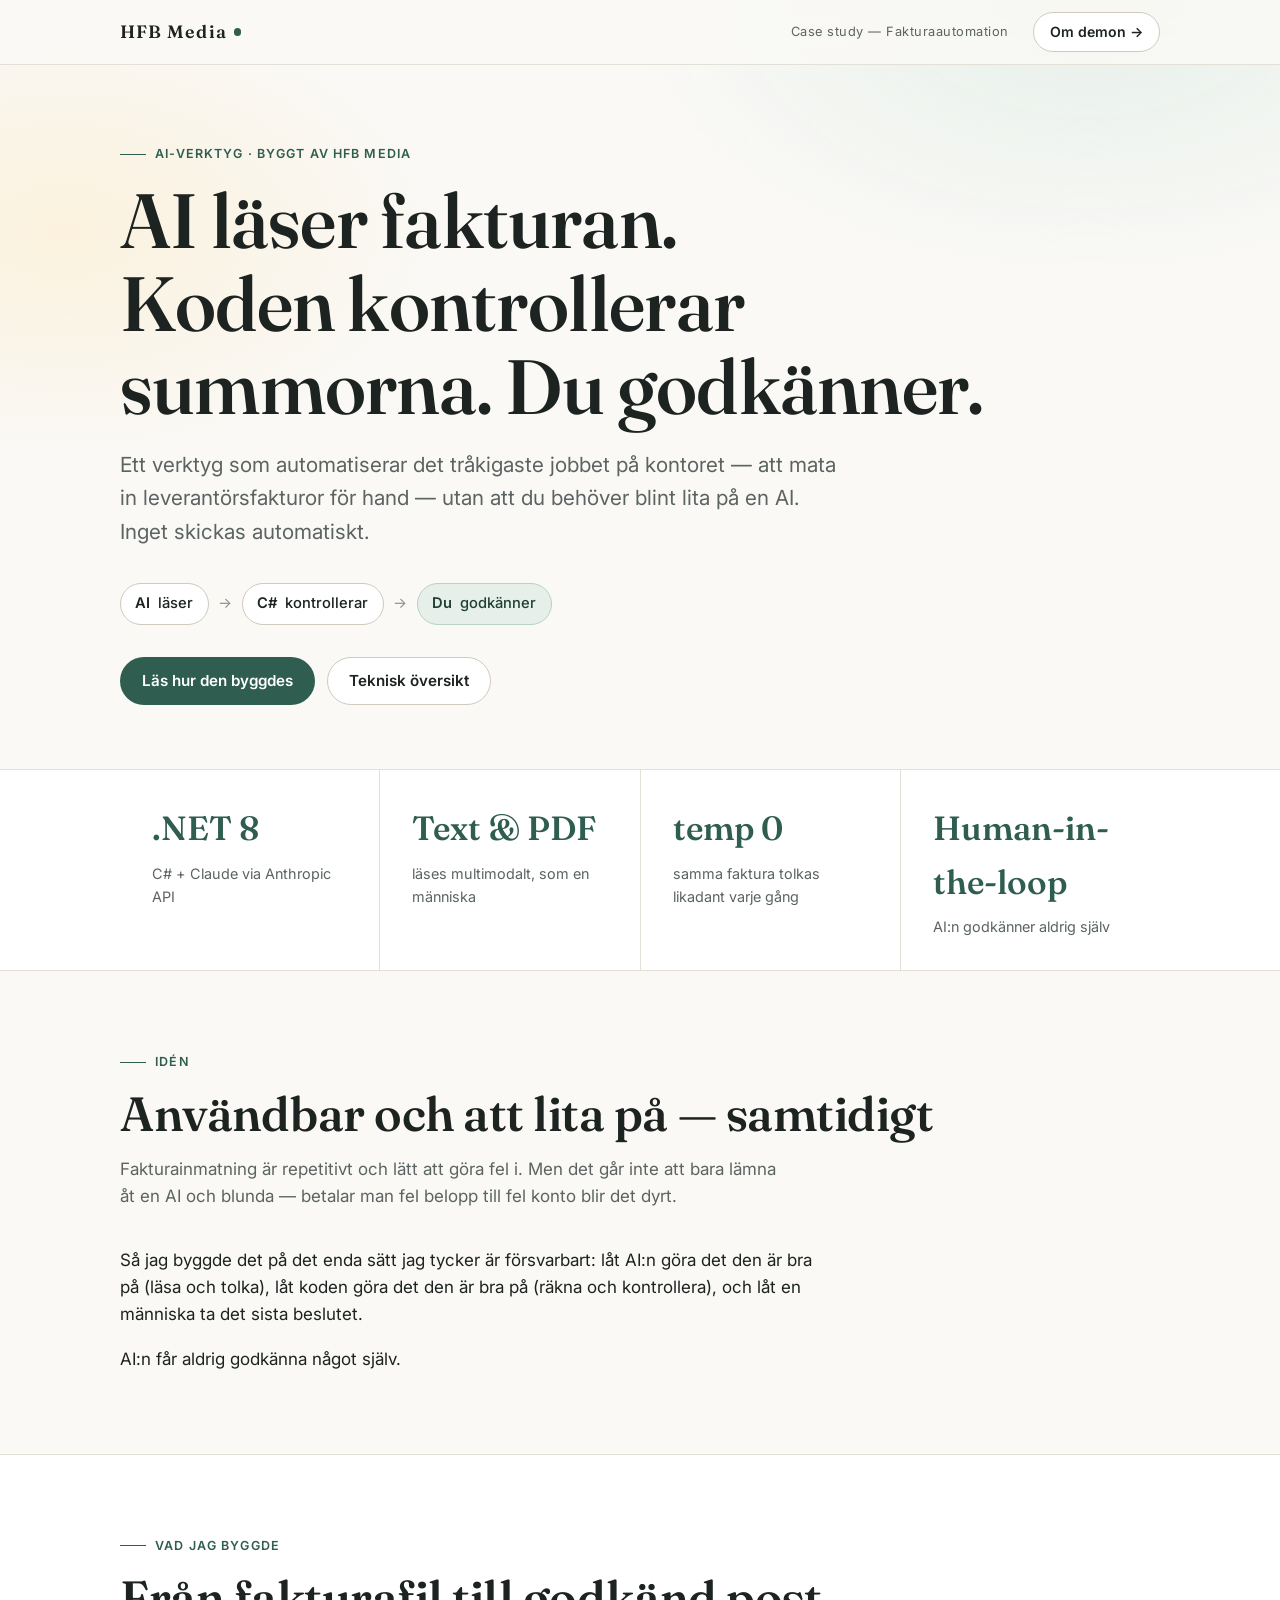
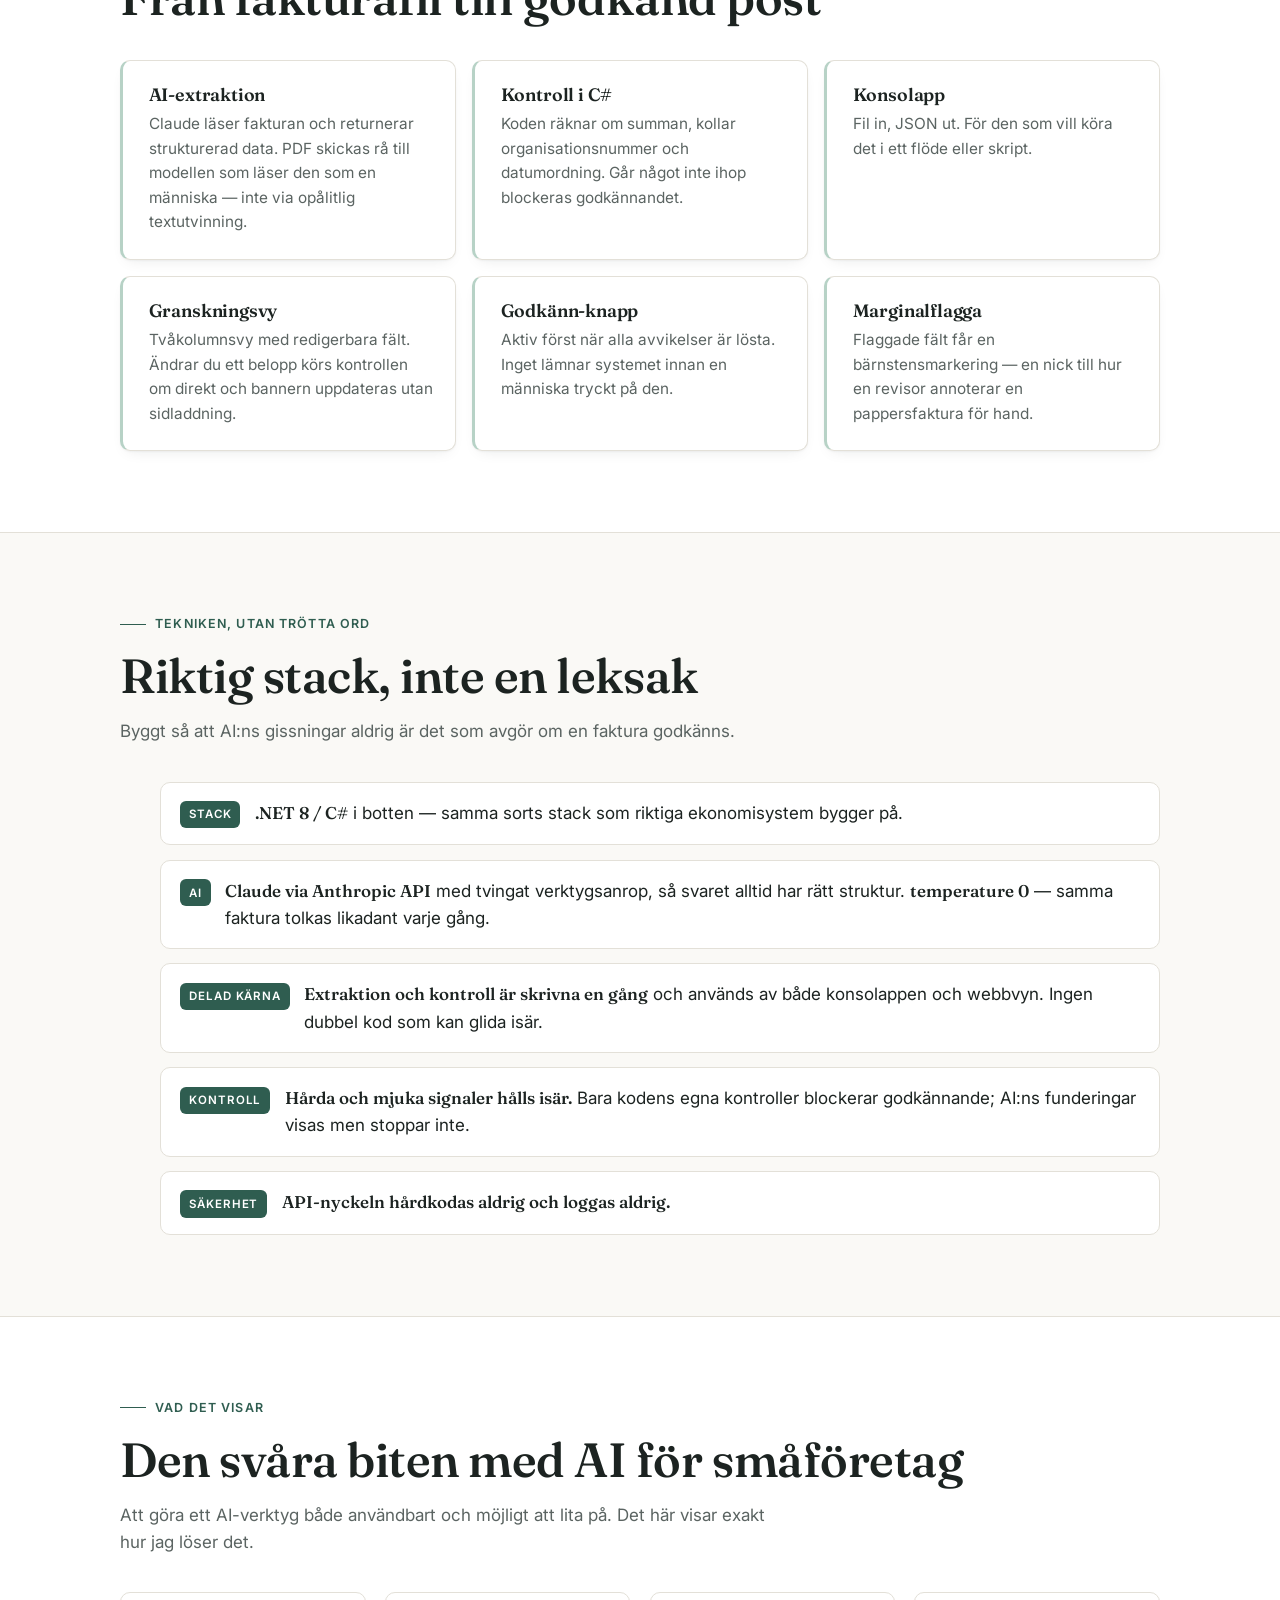
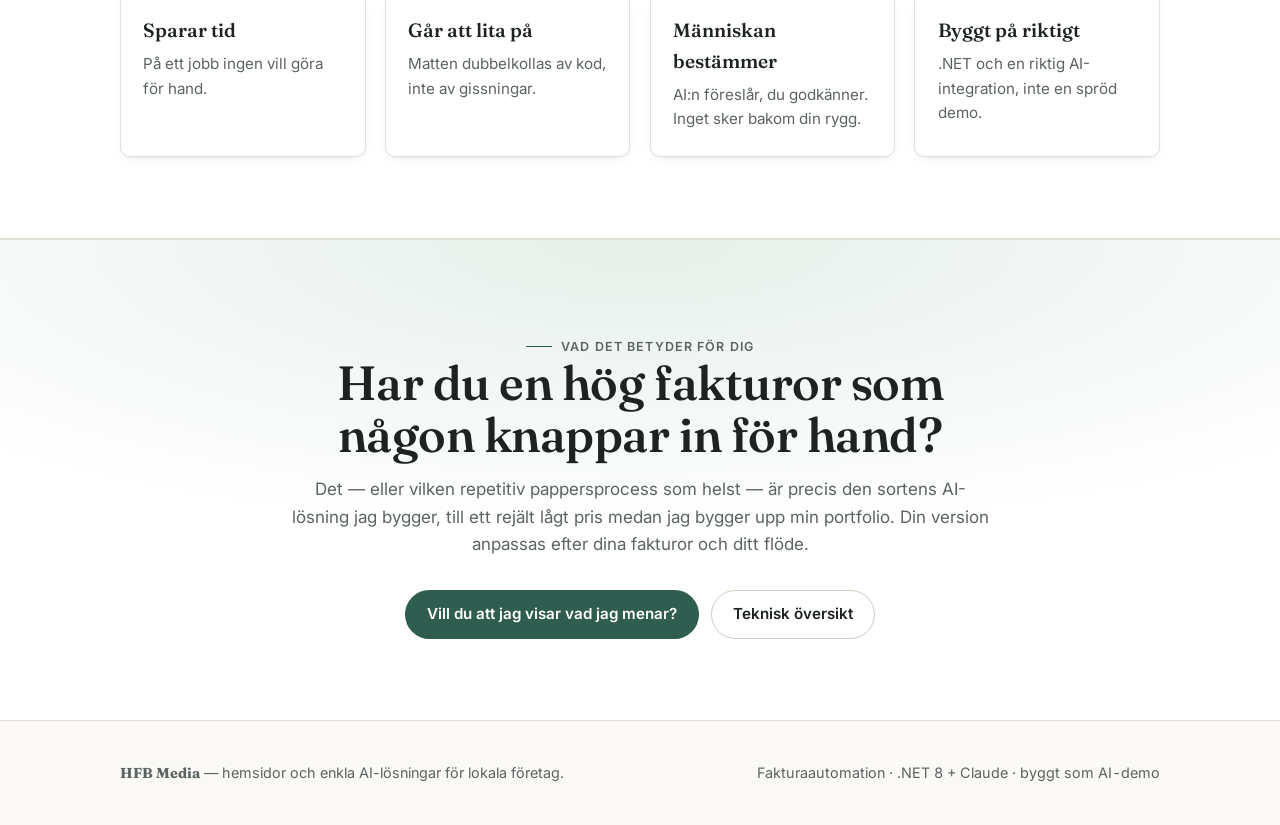
==== case-study.html @ 03d56a98 "Initial commit + case study page" ====
<!doctype html>
<html lang="sv">
<head>
<meta charset="utf-8">
<meta name="viewport" content="width=device-width, initial-scale=1">
<meta name="description" content="Case study — Fakturaautomation. AI läser fakturan, C# kontrollerar summorna, människan godkänner. Byggt av HFB Media.">
<title>Case study — Fakturaautomation · HFB Media</title>
<link rel="preconnect" href="https://fonts.googleapis.com">
<link rel="preconnect" href="https://fonts.gstatic.com" crossorigin>
<link href="https://fonts.googleapis.com/css2?family=Fraunces:opsz,wght@9..144,500;9..144,560;9..144,600&family=Inter:wght@400;500;600&display=swap" rel="stylesheet">
<style>
:root{
  --ink:#1c2321; --ink-soft:#5b6462; --ink-faint:#8a9290;
  --paper:#faf9f6; --surface:#ffffff; --line:#e3e0d8; --line-strong:#cfcabd;
  --forest:#2f5d50; --forest-dark:#203f37; --forest-soft:#e6efea; --forest-line:#b7d2c6;
  --amber:#a9660d; --amber-dark:#7c4a09; --amber-soft:#fbf1dd; --amber-line:#e3b764;
  --font-display:'Fraunces','Iowan Old Style', Georgia, serif;
  --font-body:'Inter', system-ui, sans-serif;
  --radius-m:10px;
  --shadow-card:0 1px 2px rgba(28,35,33,.04), 0 6px 16px -8px rgba(28,35,33,.12);
}
*,*::before,*::after{ box-sizing:border-box; margin:0 }
html{ scroll-padding-top:5rem }
@media (prefers-reduced-motion: no-preference){ html{ scroll-behavior:smooth } }
body{
  background:var(--paper); color:var(--ink);
  font-family:var(--font-body); font-size:1.0625rem; line-height:1.6;
  -webkit-font-smoothing:antialiased; overflow-x:clip;
}
h1,h2,h3{ font-family:var(--font-display); font-weight:560; line-height:1.08; letter-spacing:-.01em; color:var(--ink); text-wrap:balance }
p{ max-width:64ch }
a{ color:inherit }
::selection{ background:var(--forest-soft) }
.container{ max-width:1120px; margin-inline:auto; padding-inline:clamp(1.25rem,4vw,2.5rem) }
.eyebrow{ font-family:var(--font-body); font-size:12.5px; font-weight:600; letter-spacing:.09em;
  text-transform:uppercase; color:var(--forest); display:flex; align-items:center; gap:.6rem; }
.eyebrow::before{ content:""; width:1.6rem; height:1px; background:var(--forest); flex:none }
.mono{ font-variant-numeric:tabular-nums }

/* Nav */
.nav{ position:fixed; inset:0 0 auto 0; z-index:50;
  background:color-mix(in oklab, var(--paper) 82%, transparent);
  -webkit-backdrop-filter:blur(12px); backdrop-filter:blur(12px);
  border-bottom:1px solid var(--line); }
.nav-inner{ display:flex; align-items:center; gap:1.5rem; height:64px }
.wordmark{ font-family:var(--font-display); font-weight:600; font-size:1.12rem; letter-spacing:.06em;
  text-decoration:none; display:flex; align-items:center; gap:.45rem; }
.wordmark::after{ content:""; width:.4em; height:.4em; border-radius:50%; background:var(--forest) }
.nav-tag{ margin-inline:auto 0; font-size:.8rem; letter-spacing:.04em; color:var(--ink-soft) }
.btn{ display:inline-flex; align-items:center; gap:.5rem; border-radius:999px; padding:.7rem 1.3rem;
  font-weight:600; font-size:.95rem; text-decoration:none; border:1px solid transparent;
  transition:translate .18s ease, box-shadow .18s ease, border-color .18s ease, background-color .18s ease; }
.btn-primary{ background:var(--forest); color:#fff }
.btn-primary:hover{ translate:0 -2px; box-shadow:0 12px 30px -12px var(--forest) }
.btn-ghost{ border-color:var(--line-strong); background:var(--surface) }
.btn-ghost:hover{ border-color:var(--forest); color:var(--forest) }
.btn-sm{ padding:.5rem 1rem; font-size:.88rem }

/* Hero */
.hero{ position:relative; overflow:clip; border-bottom:1px solid var(--line);
  padding-block:9rem 4rem; background:
    radial-gradient(60% 60% at 85% 0%, var(--forest-soft), transparent 60%),
    radial-gradient(50% 50% at 5% 30%, var(--amber-soft), transparent 60%); }
.hero .container{ position:relative; z-index:2 }
.hero h1{ font-size:clamp(2.4rem,7vw,4.8rem); margin:1rem 0 1.2rem; max-width:18ch; font-weight:560 }
.hero .lede{ color:var(--ink-soft); max-width:56ch; font-size:clamp(1.05rem,2.2vw,1.3rem) }
.hero-actions{ display:flex; flex-wrap:wrap; gap:.8rem; margin-top:2rem }

/* Flow chips in hero */
.flow{ display:flex; flex-wrap:wrap; align-items:center; gap:.6rem; margin-top:2.2rem; font-size:.92rem }
.flow .step{ display:inline-flex; align-items:center; gap:.5rem; padding:.5rem .9rem; border-radius:999px;
  background:var(--surface); border:1px solid var(--line-strong); font-weight:500 }
.flow .step b{ font-weight:600 }
.flow .arrow{ color:var(--ink-faint) }
.flow .step.forest{ border-color:var(--forest-line); background:var(--forest-soft); color:var(--forest-dark) }

/* Stat strip */
.stats{ border-bottom:1px solid var(--line); background:var(--surface) }
.stats-grid{ display:grid; grid-template-columns:repeat(4,1fr); gap:1px; background:var(--line) }
.stat{ background:var(--surface); padding:2rem clamp(1.25rem,3vw,2rem) }
.stat .num{ font-family:var(--font-display); font-weight:560; font-size:clamp(1.4rem,3.2vw,2.1rem); color:var(--forest) }
.stat .lbl{ color:var(--ink-soft); font-size:.9rem; margin-top:.35rem }
@media (max-width:760px){ .stats-grid{ grid-template-columns:repeat(2,1fr) } }

/* Sections */
.section{ padding-block:clamp(3.5rem,9vh,6.5rem) }
.section-head{ display:grid; gap:1rem; margin-bottom:clamp(1.8rem,4vh,3rem) }
.section-head h2{ font-size:clamp(1.8rem,4.4vw,3rem) }
.section-head .lede{ color:var(--ink-soft); max-width:60ch }
.prose{ color:var(--ink) }
.prose p + p{ margin-top:1.1rem }
.alt{ background:var(--surface); border-block:1px solid var(--line) }

/* Feature cards — amber margin flag, echoing the app */
.features{ display:grid; grid-template-columns:repeat(auto-fit,minmax(260px,1fr)); gap:1rem; margin-top:.5rem }
.feature{ background:var(--surface); padding:1.5rem 1.4rem 1.5rem 1.6rem; border:1px solid var(--line);
  border-left:3px solid var(--forest-line); border-radius:var(--radius-m); box-shadow:var(--shadow-card) }
.feature h3{ font-size:1.12rem; margin-bottom:.5rem; font-weight:600 }
.feature p{ color:var(--ink-soft); font-size:.96rem }

/* Tech list */
.tech{ display:grid; gap:.9rem; margin-top:.5rem }
.tech li{ list-style:none; display:flex; gap:.9rem; align-items:flex-start;
  padding:1rem 1.2rem; background:var(--surface); border:1px solid var(--line); border-radius:var(--radius-m) }
.tech .k{ font-family:var(--font-body); font-size:.72rem; font-weight:600; letter-spacing:.08em; text-transform:uppercase;
  color:#fff; background:var(--forest); padding:.28rem .55rem; border-radius:6px; flex:none; margin-top:.15rem }
.tech .v{ color:var(--ink) }
.tech .v strong{ font-family:var(--font-display); font-weight:560 }

/* Takeaway */
.takeaways{ display:grid; grid-template-columns:repeat(auto-fit,minmax(220px,1fr)); gap:1.2rem; margin-top:.5rem }
.take{ padding:1.4rem 1.4rem 1.5rem; border:1px solid var(--line); border-radius:var(--radius-m); background:var(--surface); box-shadow:var(--shadow-card) }
.take .t{ font-family:var(--font-display); font-weight:560; font-size:1.2rem; margin-bottom:.4rem }
.take p{ color:var(--ink-soft); font-size:.95rem }

/* CTA */
.cta{ position:relative; overflow:clip; border-top:1px solid var(--line);
  background:radial-gradient(120% 100% at 50% 0%, var(--forest-soft), transparent 62%), var(--surface) }
.cta .container{ padding-block:clamp(3.5rem,9vh,6rem); text-align:center }
.cta h2{ font-size:clamp(1.9rem,5vw,3rem); max-width:22ch; margin-inline:auto }
.cta p{ color:var(--ink-soft); margin:1rem auto 0 }
.cta .hero-actions{ justify-content:center }

.footer{ border-top:1px solid var(--line); background:var(--paper) }
.footer .container{ padding-block:2.5rem; display:flex; flex-wrap:wrap; gap:1rem; justify-content:space-between; color:var(--ink-soft); font-size:.9rem }

.reveal{ opacity:0; transform:translateY(18px); transition:opacity .6s ease, transform .6s ease }
.reveal.in{ opacity:1; transform:none }
@media (prefers-reduced-motion: reduce){ .reveal{ opacity:1; transform:none; transition:none } }
</style>
</head>
<body>

<nav class="nav">
  <div class="container nav-inner">
    <a class="wordmark" href="#top">HFB&nbsp;Media</a>
    <span class="nav-tag">Case study — Fakturaautomation</span>
    <a class="btn btn-ghost btn-sm" href="README.md">Om demon →</a>
  </div>
</nav>

<header class="hero" id="top">
  <div class="container">
    <p class="eyebrow">AI-verktyg · byggt av HFB Media</p>
    <h1>AI läser fakturan. Koden kontrollerar summorna. Du godkänner.</h1>
    <p class="lede">Ett verktyg som automatiserar det tråkigaste jobbet på kontoret — att mata in leverantörsfakturor för hand — utan att du behöver blint lita på en AI. Inget skickas automatiskt.</p>
    <div class="flow">
      <span class="step"><b>AI</b> läser</span>
      <span class="arrow">→</span>
      <span class="step"><b>C#</b> kontrollerar</span>
      <span class="arrow">→</span>
      <span class="step forest"><b>Du</b> godkänner</span>
    </div>
    <div class="hero-actions">
      <a class="btn btn-primary" href="#idea">Läs hur den byggdes</a>
      <a class="btn btn-ghost" href="README.md">Teknisk översikt</a>
    </div>
  </div>
</header>

<section class="stats">
  <div class="container">
    <div class="stats-grid">
      <div class="stat"><div class="num">.NET&nbsp;8</div><div class="lbl">C# + Claude via Anthropic API</div></div>
      <div class="stat"><div class="num">Text&nbsp;&amp;&nbsp;PDF</div><div class="lbl">läses multimodalt, som en människa</div></div>
      <div class="stat"><div class="num">temp&nbsp;0</div><div class="lbl">samma faktura tolkas likadant varje gång</div></div>
      <div class="stat"><div class="num">Human-in-the-loop</div><div class="lbl">AI:n godkänner aldrig själv</div></div>
    </div>
  </div>
</section>

<section class="section" id="idea">
  <div class="container reveal">
    <div class="section-head">
      <p class="eyebrow">Idén</p>
      <h2>Användbar och att lita på — samtidigt</h2>
      <p class="lede">Fakturainmatning är repetitivt och lätt att göra fel i. Men det går inte att bara lämna åt en AI och blunda — betalar man fel belopp till fel konto blir det dyrt.</p>
    </div>
    <div class="prose">
      <p>Så jag byggde det på det enda sätt jag tycker är försvarbart: låt AI:n göra det den är bra på (läsa och tolka), låt koden göra det den är bra på (räkna och kontrollera), och låt en människa ta det sista beslutet.</p>
      <p>AI:n får aldrig godkänna något själv.</p>
    </div>
  </div>
</section>

<section class="section alt">
  <div class="container reveal">
    <div class="section-head">
      <p class="eyebrow">Vad jag byggde</p>
      <h2>Från fakturafil till godkänd post</h2>
    </div>
    <div class="features">
      <div class="feature"><h3>AI-extraktion</h3><p>Claude läser fakturan och returnerar strukturerad data. PDF skickas rå till modellen som läser den som en människa — inte via opålitlig textutvinning.</p></div>
      <div class="feature"><h3>Kontroll i C#</h3><p>Koden räknar om summan, kollar organisationsnummer och datumordning. Går något inte ihop blockeras godkännandet.</p></div>
      <div class="feature"><h3>Konsolapp</h3><p>Fil in, JSON ut. För den som vill köra det i ett flöde eller skript.</p></div>
      <div class="feature"><h3>Granskningsvy</h3><p>Tvåkolumnsvy med redigerbara fält. Ändrar du ett belopp körs kontrollen om direkt och bannern uppdateras utan sidladdning.</p></div>
      <div class="feature"><h3>Godkänn-knapp</h3><p>Aktiv först när alla avvikelser är lösta. Inget lämnar systemet innan en människa tryckt på den.</p></div>
      <div class="feature"><h3>Marginalflagga</h3><p>Flaggade fält får en bärnstensmarkering — en nick till hur en revisor annoterar en pappersfaktura för hand.</p></div>
    </div>
  </div>
</section>

<section class="section">
  <div class="container reveal">
    <div class="section-head">
      <p class="eyebrow">Tekniken, utan trötta ord</p>
      <h2>Riktig stack, inte en leksak</h2>
      <p class="lede">Byggt så att AI:ns gissningar aldrig är det som avgör om en faktura godkänns.</p>
    </div>
    <ul class="tech">
      <li><span class="k">Stack</span><span class="v"><strong>.NET 8 / C#</strong> i botten — samma sorts stack som riktiga ekonomisystem bygger på.</span></li>
      <li><span class="k">AI</span><span class="v"><strong>Claude via Anthropic API</strong> med tvingat verktygsanrop, så svaret alltid har rätt struktur. <strong>temperature 0</strong> — samma faktura tolkas likadant varje gång.</span></li>
      <li><span class="k">Delad kärna</span><span class="v"><strong>Extraktion och kontroll är skrivna en gång</strong> och används av både konsolappen och webbvyn. Ingen dubbel kod som kan glida isär.</span></li>
      <li><span class="k">Kontroll</span><span class="v"><strong>Hårda och mjuka signaler hålls isär.</strong> Bara kodens egna kontroller blockerar godkännande; AI:ns funderingar visas men stoppar inte.</span></li>
      <li><span class="k">Säkerhet</span><span class="v"><strong>API-nyckeln hårdkodas aldrig och loggas aldrig.</strong></span></li>
    </ul>
  </div>
</section>

<section class="section alt">
  <div class="container reveal">
    <div class="section-head">
      <p class="eyebrow">Vad det visar</p>
      <h2>Den svåra biten med AI för småföretag</h2>
      <p class="lede">Att göra ett AI-verktyg både användbart och möjligt att lita på. Det här visar exakt hur jag löser det.</p>
    </div>
    <div class="takeaways">
      <div class="take"><div class="t">Sparar tid</div><p>På ett jobb ingen vill göra för hand.</p></div>
      <div class="take"><div class="t">Går att lita på</div><p>Matten dubbelkollas av kod, inte av gissningar.</p></div>
      <div class="take"><div class="t">Människan bestämmer</div><p>AI:n föreslår, du godkänner. Inget sker bakom din rygg.</p></div>
      <div class="take"><div class="t">Byggt på riktigt</div><p>.NET och en riktig AI-integration, inte en spröd demo.</p></div>
    </div>
  </div>
</section>

<section class="cta">
  <div class="container reveal">
    <p class="eyebrow" style="justify-content:center">Vad det betyder för dig</p>
    <h2>Har du en hög fakturor som någon knappar in för hand?</h2>
    <p>Det — eller vilken repetitiv pappersprocess som helst — är precis den sortens AI-lösning jag bygger, till ett rejält lågt pris medan jag bygger upp min portfolio. Din version anpassas efter dina fakturor och ditt flöde.</p>
    <div class="hero-actions">
      <a class="btn btn-primary" href="mailto:hamiltonblom1@gmail.com?subject=AI-l%C3%B6sning%20till%20mitt%20f%C3%B6retag">Vill du att jag visar vad jag menar?</a>
      <a class="btn btn-ghost" href="README.md">Teknisk översikt</a>
    </div>
  </div>
</section>

<footer class="footer">
  <div class="container">
    <p><strong style="font-family:var(--font-display)">HFB&nbsp;Media</strong> — hemsidor och enkla AI-lösningar för lokala företag.</p>
    <p class="mono">Fakturaautomation · .NET 8 + Claude · byggt som AI-demo</p>
  </div>
</footer>

<script>
const io = new IntersectionObserver((es)=>{
  es.forEach(e=>{ if(e.isIntersecting){ e.target.classList.add('in'); io.unobserve(e.target); } });
},{ rootMargin:'0px 0px -10% 0px' });
document.querySelectorAll('.reveal').forEach(el=>io.observe(el));
</script>
</body>
</html>
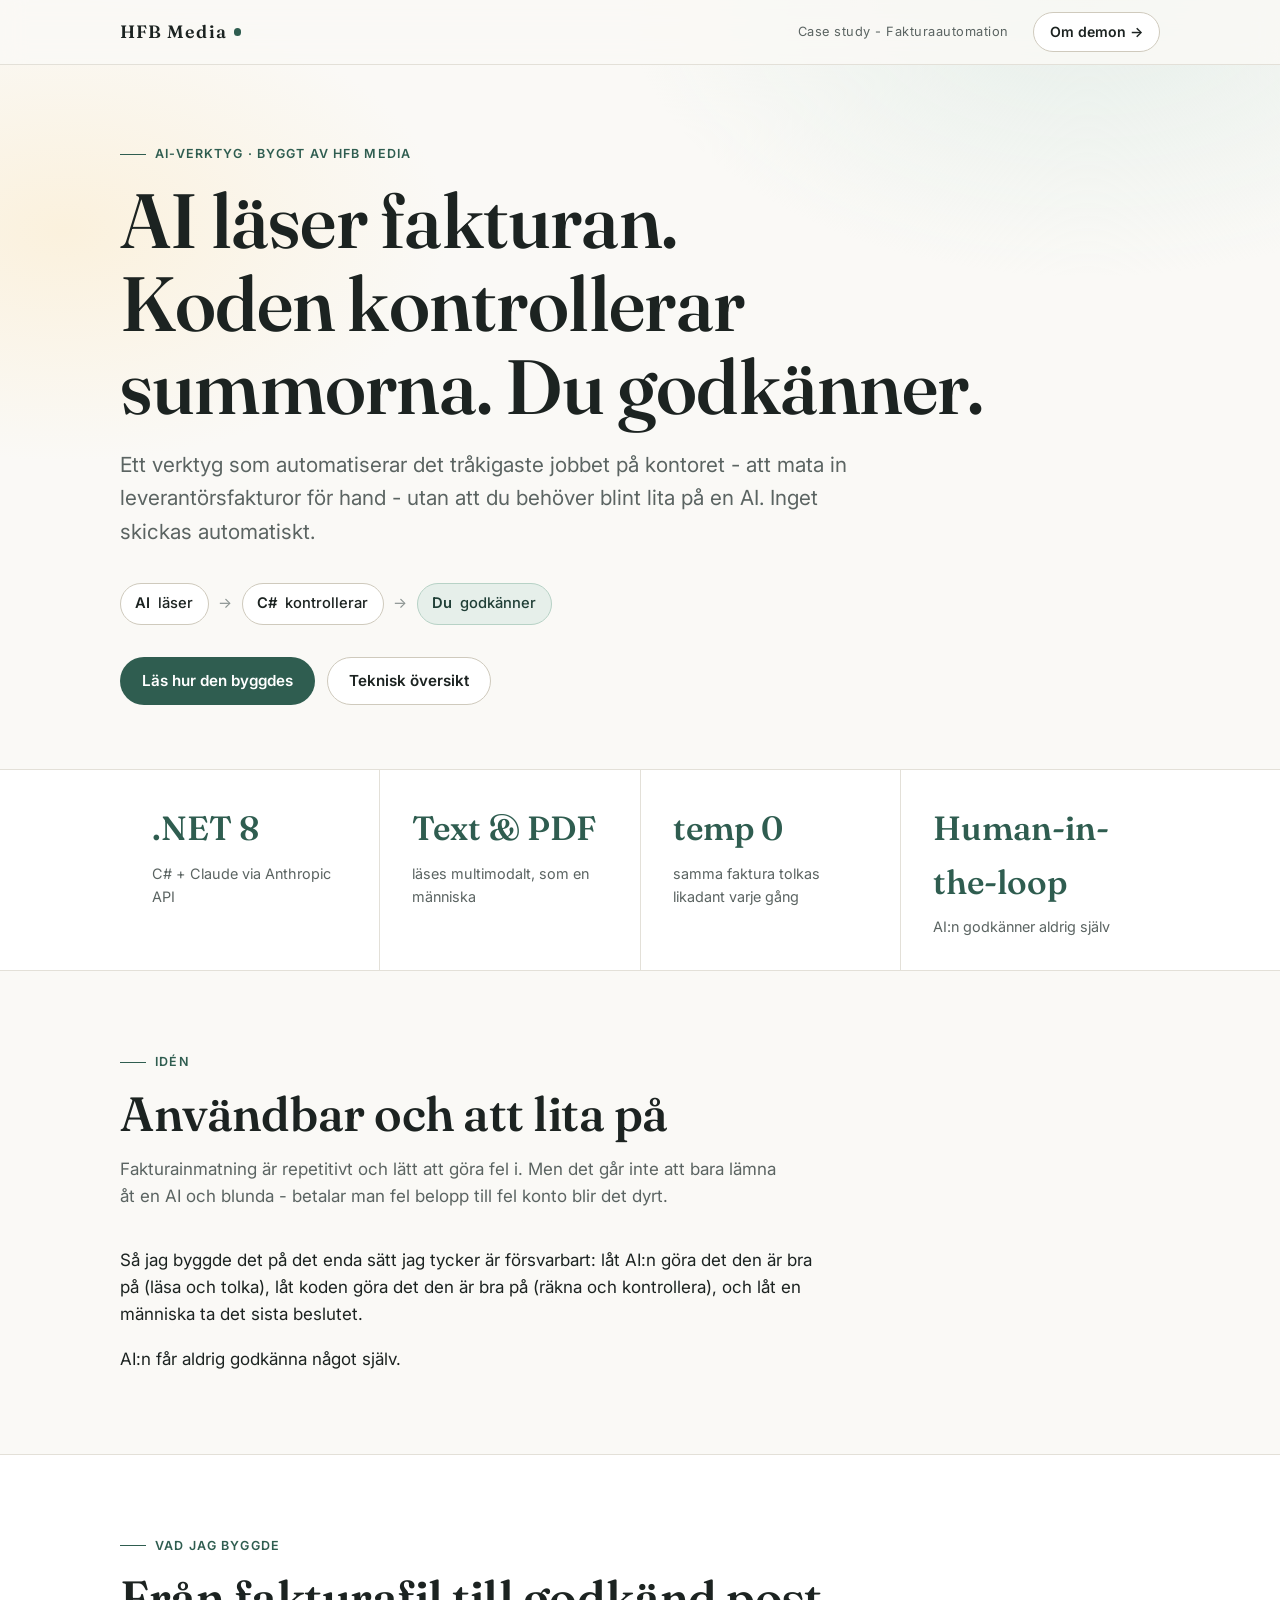
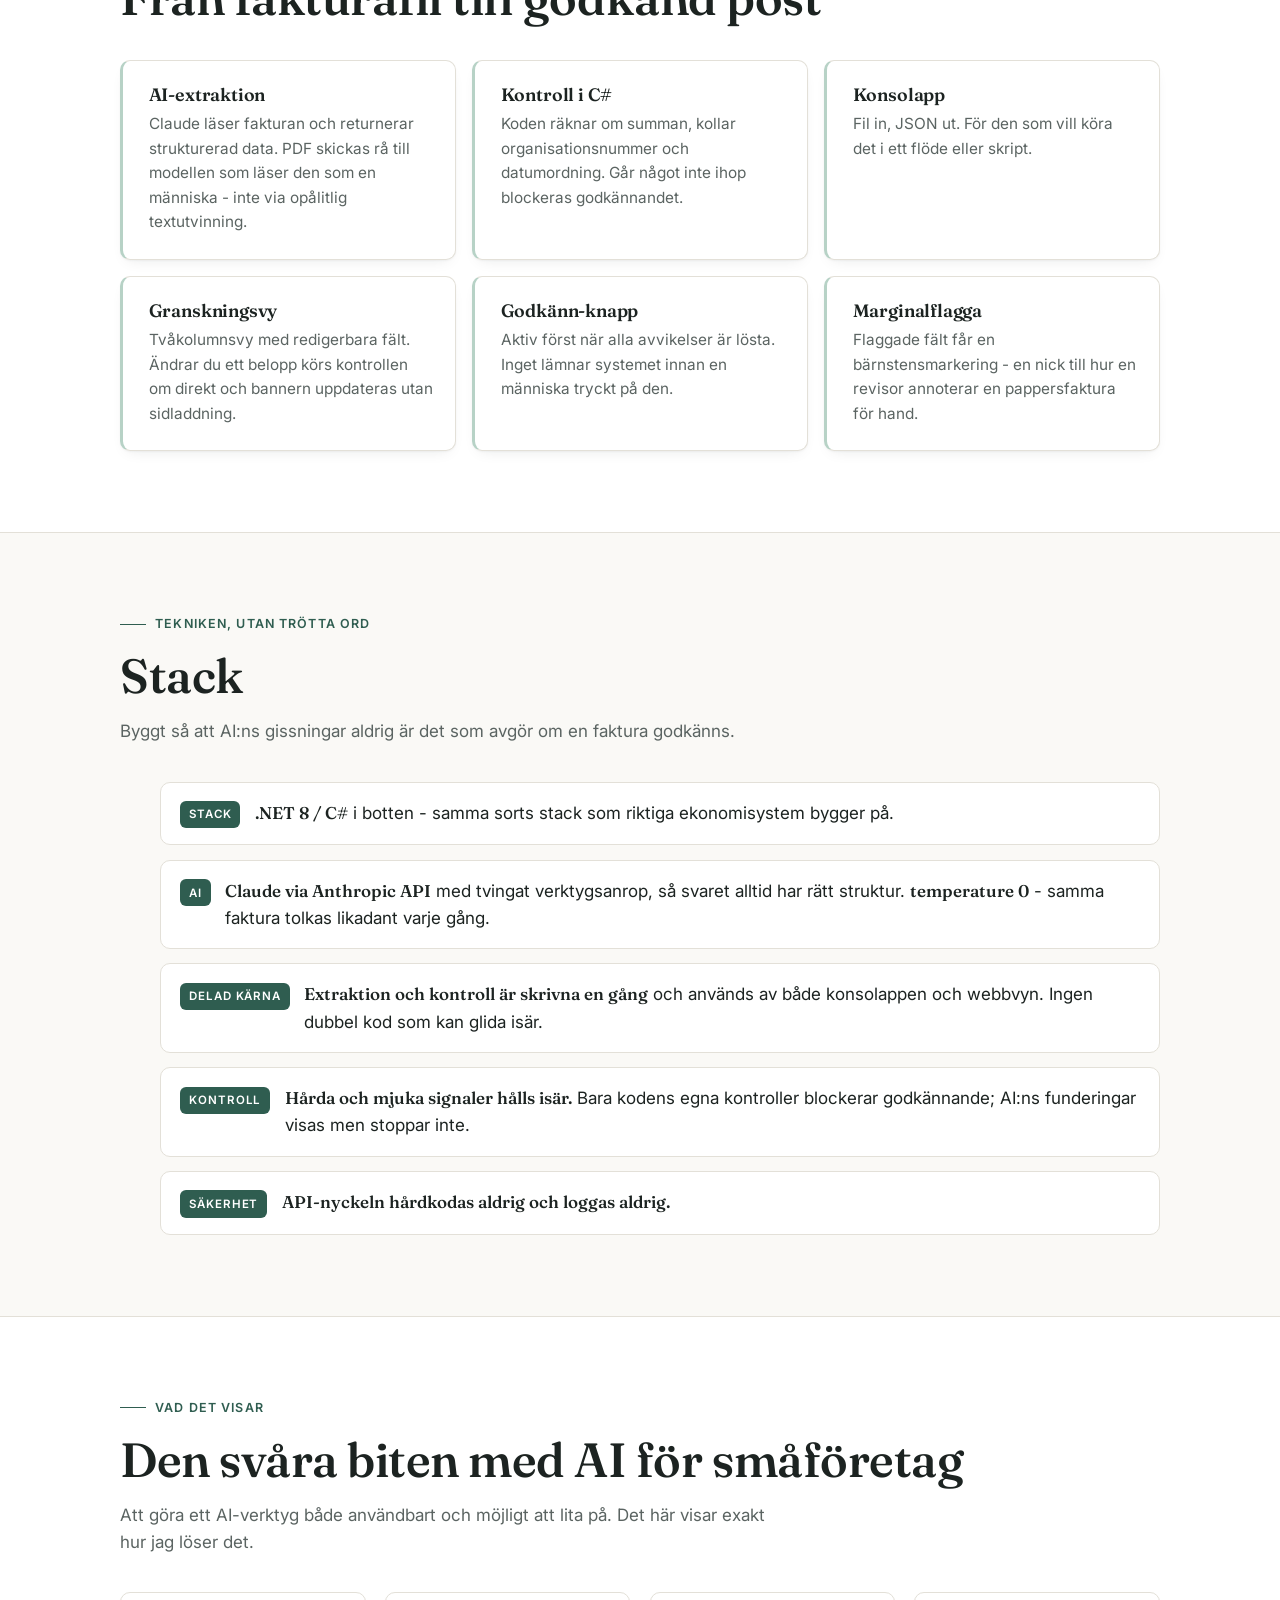
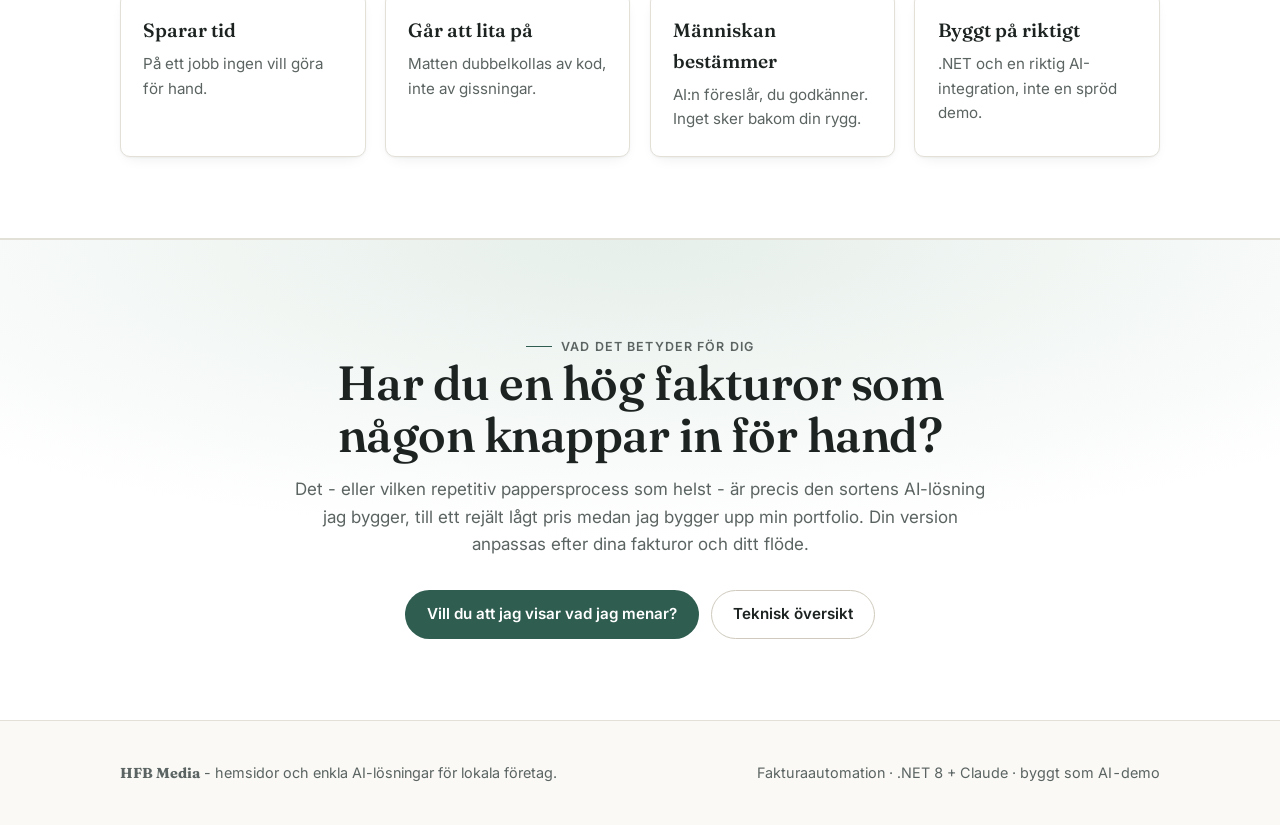
==== commit c3d44eb4: "Fix punctuation and grammar in case-study.html" ====
--- a/case-study.html
+++ b/case-study.html
@@ -3,8 +3,8 @@
 <head>
 <meta charset="utf-8">
 <meta name="viewport" content="width=device-width, initial-scale=1">
-<meta name="description" content="Case study — Fakturaautomation. AI läser fakturan, C# kontrollerar summorna, människan godkänner. Byggt av HFB Media.">
-<title>Case study — Fakturaautomation · HFB Media</title>
+<meta name="description" content="Case study - Fakturaautomation. AI läser fakturan, C# kontrollerar summorna, människan godkänner. Byggt av HFB Media.">
+<title>Case study - Fakturaautomation · HFB Media</title>
 <link rel="preconnect" href="https://fonts.googleapis.com">
 <link rel="preconnect" href="https://fonts.gstatic.com" crossorigin>
 <link href="https://fonts.googleapis.com/css2?family=Fraunces:opsz,wght@9..144,500;9..144,560;9..144,600&family=Inter:wght@400;500;600&display=swap" rel="stylesheet">
@@ -91,7 +91,7 @@
 .prose p + p{ margin-top:1.1rem }
 .alt{ background:var(--surface); border-block:1px solid var(--line) }
 
-/* Feature cards — amber margin flag, echoing the app */
+/* Feature cards - amber margin flag, echoing the app */
 .features{ display:grid; grid-template-columns:repeat(auto-fit,minmax(260px,1fr)); gap:1rem; margin-top:.5rem }
 .feature{ background:var(--surface); padding:1.5rem 1.4rem 1.5rem 1.6rem; border:1px solid var(--line);
   border-left:3px solid var(--forest-line); border-radius:var(--radius-m); box-shadow:var(--shadow-card) }
@@ -134,7 +134,7 @@
 <nav class="nav">
   <div class="container nav-inner">
     <a class="wordmark" href="#top">HFB&nbsp;Media</a>
-    <span class="nav-tag">Case study — Fakturaautomation</span>
+    <span class="nav-tag">Case study - Fakturaautomation</span>
     <a class="btn btn-ghost btn-sm" href="README.md">Om demon →</a>
   </div>
 </nav>
@@ -143,7 +143,7 @@
   <div class="container">
     <p class="eyebrow">AI-verktyg · byggt av HFB Media</p>
     <h1>AI läser fakturan. Koden kontrollerar summorna. Du godkänner.</h1>
-    <p class="lede">Ett verktyg som automatiserar det tråkigaste jobbet på kontoret — att mata in leverantörsfakturor för hand — utan att du behöver blint lita på en AI. Inget skickas automatiskt.</p>
+    <p class="lede">Ett verktyg som automatiserar det tråkigaste jobbet på kontoret - att mata in leverantörsfakturor för hand - utan att du behöver blint lita på en AI. Inget skickas automatiskt.</p>
     <div class="flow">
       <span class="step"><b>AI</b> läser</span>
       <span class="arrow">→</span>
@@ -173,8 +173,8 @@
   <div class="container reveal">
     <div class="section-head">
       <p class="eyebrow">Idén</p>
-      <h2>Användbar och att lita på — samtidigt</h2>
-      <p class="lede">Fakturainmatning är repetitivt och lätt att göra fel i. Men det går inte att bara lämna åt en AI och blunda — betalar man fel belopp till fel konto blir det dyrt.</p>
+      <h2>Användbar och att lita på</h2>
+      <p class="lede">Fakturainmatning är repetitivt och lätt att göra fel i. Men det går inte att bara lämna åt en AI och blunda - betalar man fel belopp till fel konto blir det dyrt.</p>
     </div>
     <div class="prose">
       <p>Så jag byggde det på det enda sätt jag tycker är försvarbart: låt AI:n göra det den är bra på (läsa och tolka), låt koden göra det den är bra på (räkna och kontrollera), och låt en människa ta det sista beslutet.</p>
@@ -190,12 +190,12 @@
       <h2>Från fakturafil till godkänd post</h2>
     </div>
     <div class="features">
-      <div class="feature"><h3>AI-extraktion</h3><p>Claude läser fakturan och returnerar strukturerad data. PDF skickas rå till modellen som läser den som en människa — inte via opålitlig textutvinning.</p></div>
+      <div class="feature"><h3>AI-extraktion</h3><p>Claude läser fakturan och returnerar strukturerad data. PDF skickas rå till modellen som läser den som en människa - inte via opålitlig textutvinning.</p></div>
       <div class="feature"><h3>Kontroll i C#</h3><p>Koden räknar om summan, kollar organisationsnummer och datumordning. Går något inte ihop blockeras godkännandet.</p></div>
       <div class="feature"><h3>Konsolapp</h3><p>Fil in, JSON ut. För den som vill köra det i ett flöde eller skript.</p></div>
       <div class="feature"><h3>Granskningsvy</h3><p>Tvåkolumnsvy med redigerbara fält. Ändrar du ett belopp körs kontrollen om direkt och bannern uppdateras utan sidladdning.</p></div>
       <div class="feature"><h3>Godkänn-knapp</h3><p>Aktiv först när alla avvikelser är lösta. Inget lämnar systemet innan en människa tryckt på den.</p></div>
-      <div class="feature"><h3>Marginalflagga</h3><p>Flaggade fält får en bärnstensmarkering — en nick till hur en revisor annoterar en pappersfaktura för hand.</p></div>
+      <div class="feature"><h3>Marginalflagga</h3><p>Flaggade fält får en bärnstensmarkering - en nick till hur en revisor annoterar en pappersfaktura för hand.</p></div>
     </div>
   </div>
 </section>
@@ -204,12 +204,12 @@
   <div class="container reveal">
     <div class="section-head">
       <p class="eyebrow">Tekniken, utan trötta ord</p>
-      <h2>Riktig stack, inte en leksak</h2>
+      <h2>Stack</h2>
       <p class="lede">Byggt så att AI:ns gissningar aldrig är det som avgör om en faktura godkänns.</p>
     </div>
     <ul class="tech">
-      <li><span class="k">Stack</span><span class="v"><strong>.NET 8 / C#</strong> i botten — samma sorts stack som riktiga ekonomisystem bygger på.</span></li>
-      <li><span class="k">AI</span><span class="v"><strong>Claude via Anthropic API</strong> med tvingat verktygsanrop, så svaret alltid har rätt struktur. <strong>temperature 0</strong> — samma faktura tolkas likadant varje gång.</span></li>
+      <li><span class="k">Stack</span><span class="v"><strong>.NET 8 / C#</strong> i botten - samma sorts stack som riktiga ekonomisystem bygger på.</span></li>
+      <li><span class="k">AI</span><span class="v"><strong>Claude via Anthropic API</strong> med tvingat verktygsanrop, så svaret alltid har rätt struktur. <strong>temperature 0</strong> - samma faktura tolkas likadant varje gång.</span></li>
       <li><span class="k">Delad kärna</span><span class="v"><strong>Extraktion och kontroll är skrivna en gång</strong> och används av både konsolappen och webbvyn. Ingen dubbel kod som kan glida isär.</span></li>
       <li><span class="k">Kontroll</span><span class="v"><strong>Hårda och mjuka signaler hålls isär.</strong> Bara kodens egna kontroller blockerar godkännande; AI:ns funderingar visas men stoppar inte.</span></li>
       <li><span class="k">Säkerhet</span><span class="v"><strong>API-nyckeln hårdkodas aldrig och loggas aldrig.</strong></span></li>
@@ -237,7 +237,7 @@
   <div class="container reveal">
     <p class="eyebrow" style="justify-content:center">Vad det betyder för dig</p>
     <h2>Har du en hög fakturor som någon knappar in för hand?</h2>
-    <p>Det — eller vilken repetitiv pappersprocess som helst — är precis den sortens AI-lösning jag bygger, till ett rejält lågt pris medan jag bygger upp min portfolio. Din version anpassas efter dina fakturor och ditt flöde.</p>
+    <p>Det - eller vilken repetitiv pappersprocess som helst - är precis den sortens AI-lösning jag bygger, till ett rejält lågt pris medan jag bygger upp min portfolio. Din version anpassas efter dina fakturor och ditt flöde.</p>
     <div class="hero-actions">
       <a class="btn btn-primary" href="mailto:hamiltonblom1@gmail.com?subject=AI-l%C3%B6sning%20till%20mitt%20f%C3%B6retag">Vill du att jag visar vad jag menar?</a>
       <a class="btn btn-ghost" href="README.md">Teknisk översikt</a>
@@ -247,7 +247,7 @@
 
 <footer class="footer">
   <div class="container">
-    <p><strong style="font-family:var(--font-display)">HFB&nbsp;Media</strong> — hemsidor och enkla AI-lösningar för lokala företag.</p>
+    <p><strong style="font-family:var(--font-display)">HFB&nbsp;Media</strong> - hemsidor och enkla AI-lösningar för lokala företag.</p>
     <p class="mono">Fakturaautomation · .NET 8 + Claude · byggt som AI-demo</p>
   </div>
 </footer>
